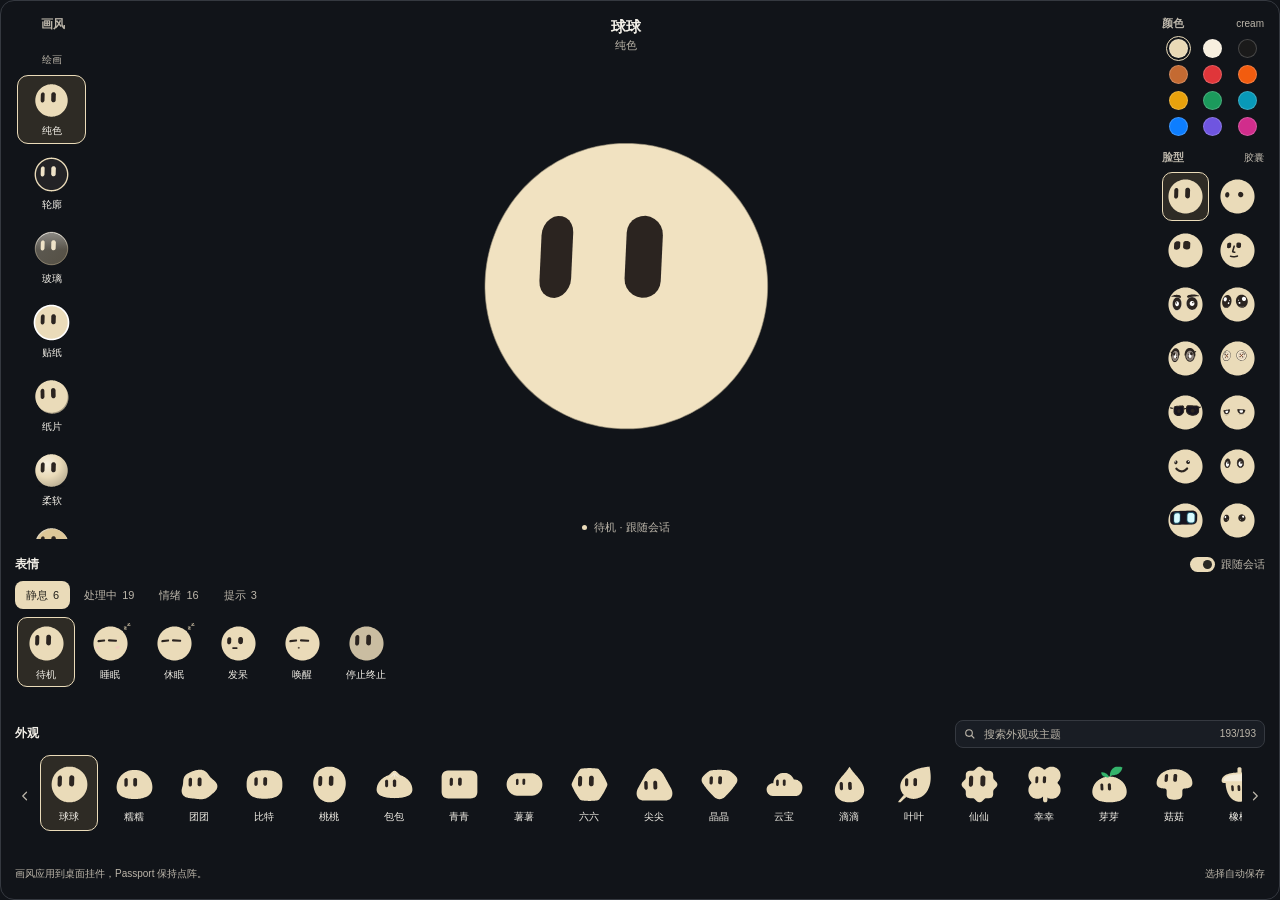
==== app/VibeKey/Pet/Resources/AoraPet.bundle/selector.html @ 11566a6d "Add live Doubao captions and visual pet customization" ====
<!doctype html>
<html lang="zh-CN">
<meta charset="utf-8">
<meta name="viewport" content="width=device-width,initial-scale=1">
<meta http-equiv="Content-Security-Policy" content="default-src 'none'; script-src 'self'; style-src 'self' 'unsafe-inline'; img-src data:; connect-src 'none'; base-uri 'none'; form-action 'none'">
<title>Aora 宠物选择器</title>
<link rel="stylesheet" href="selector.css">
<body>
<main class="selector" id="selector" aria-busy="true">
  <section class="stage" aria-label="宠物实时预览">
    <aside class="style-rail">
      <h2 data-copy="style">画风</h2>
      <div id="styleOptions" class="style-options scroll" aria-label="桌面画风"></div>
    </aside>
    <div class="preview-column">
      <div class="preview-heading"><h2 id="currentName">Aora Bot</h2><span id="currentStyle"></span></div>
      <div class="preview-art" id="previewArt"></div>
      <div class="preview-status"><span class="state-dot"></span><span id="currentState"></span></div>
    </div>
    <aside class="look-rail">
      <div class="rail-heading"><h2 data-copy="color">颜色</h2><span id="colorName"></span></div>
      <div id="colorOptions" class="color-options scroll"></div>
      <div class="rail-heading face-heading"><h2 data-copy="face">脸型</h2><span id="faceName"></span></div>
      <div id="faceOptions" class="face-options scroll"></div>
    </aside>
  </section>
  <section class="expressions">
    <div class="section-heading">
      <h2 data-copy="expression">表情</h2>
      <button class="follow-control" id="followButton" type="button" role="switch" aria-checked="true"><span class="switch-track"><span></span></span><span data-copy="follow">跟随会话</span></button>
    </div>
    <div class="state-tabs" id="stateGroups" role="group" aria-label="表情分类"></div>
    <div class="thumbnail-strip scroll" id="stateOptions"></div>
  </section>
  <section class="roster">
    <div class="section-heading roster-heading">
      <h2 data-copy="appearance">外观</h2>
      <div class="search-field"><svg viewBox="0 0 16 16" aria-hidden="true"><circle cx="6.7" cy="6.7" r="4.4"/><path d="m10 10 3.7 3.7"/></svg><input id="castSearch" type="search" placeholder="搜索外观或主题" aria-label="搜索外观或主题" autocomplete="off"><span id="castCount"></span></div>
    </div>
    <div class="roster-row">
      <button type="button" class="strip-arrow" id="castPrevious" aria-label="向前浏览外观"><svg viewBox="0 0 16 16" aria-hidden="true"><path d="m10 3-5 5 5 5"/></svg></button>
      <div class="thumbnail-strip cast-strip scroll" id="castOptions"></div>
      <button type="button" class="strip-arrow" id="castNext" aria-label="向后浏览外观"><svg viewBox="0 0 16 16" aria-hidden="true"><path d="m6 3 5 5-5 5"/></svg></button>
    </div>
    <p class="empty" id="emptySearch" hidden></p>
  </section>
  <footer><span data-copy="desktopOnly">画风应用到桌面挂件，Passport 保持点阵。</span><span data-copy="saved">选择自动保存</span></footer>
</main>
<div class="load-state" id="loadState"><span data-copy="loading">正在加载宠物…</span></div>
<div class="load-state error" id="loadError" hidden><p data-copy="error">宠物预览暂不可用，请重新加载。</p><button type="button" id="reloadButton" data-copy="reload">重新加载</button></div>
<script src="engine.js"></script>
<script src="theme-bootstrap.js"></script>
<script src="themes/extras.js"></script>
<script src="themes/halloween.js"></script>
<script src="themes/christmas.js"></script>
<script src="themes/spring-festival.js"></script>
<script src="themes/mid-autumn.js"></script>
<script src="themes/easter.js"></script>
<script src="themes/summer.js"></script>
<script src="themes/valentine.js"></script>
<script src="catalog.js"></script>
<script src="selector.js"></script>
</body>
</html>
---- app/VibeKey/Pet/Resources/AoraPet.bundle/selector.css ----
:root{color-scheme:dark;--bg:#111419;--panel:#191d24;--hover:#272b32;--line:#353940;--ink:#f3f0e8;--muted:#bcb6aa;--accent:#eadbb9;--selected:#2e2b25;--radius:14px}
*{box-sizing:border-box}
html,body{margin:0;width:100%;height:100%;overflow:hidden;background:var(--bg)}
body,input,button{font-family:-apple-system,BlinkMacSystemFont,"Helvetica Neue",sans-serif;font-size:12px;color:var(--ink)}
button,input{font:inherit}
button{cursor:pointer;border:0;background:none;color:inherit;padding:0}
button:disabled{opacity:.45;cursor:default}
button:focus-visible,input:focus-visible{outline:2px solid var(--accent);outline-offset:3px}
::selection{background:var(--accent);color:var(--bg)}
input{caret-color:var(--accent)}
input::placeholder{color:var(--muted);opacity:1}
input::-webkit-search-cancel-button{-webkit-appearance:none}
.scroll{scrollbar-color:#686458 transparent;scrollbar-width:thin}
::-webkit-scrollbar{width:4px;height:4px}
::-webkit-scrollbar-thumb{background:#686458;border-radius:4px}
::-webkit-scrollbar-track{background:transparent}
h2,p{margin:0}
h2{font-size:12px;font-weight:600}
.selector{height:100%;padding:14px;display:grid;grid-template-rows:minmax(322px,1fr) 152px 128px 24px;gap:14px;border:1px solid var(--line);border-radius:var(--radius);overflow:hidden}
.stage{display:grid;grid-template-columns:76px minmax(0,1fr) 104px;gap:14px;min-height:0}
.style-rail,.look-rail{min-height:0;overflow:hidden}
.style-rail{display:flex;flex-direction:column}
.style-rail>h2{padding:1px 0 10px;text-align:center;color:var(--muted)}
.style-options{overflow-y:auto;display:flex;flex-direction:column;gap:5px;padding:2px 5px 3px 2px}
.style-group{padding:8px 2px 3px;color:var(--muted);font-size:10px;text-align:center}
.style-choice{display:flex;flex-direction:column;align-items:center;flex:none;gap:4px;width:100%;min-height:66px;padding:5px 3px 6px;border:1px solid transparent;border-radius:11px}
.style-choice:hover,.thumb-choice:hover{background:var(--hover)}
.style-choice[aria-pressed=true],.thumb-choice[aria-pressed=true]{background:var(--selected);border-color:var(--accent)}
.style-choice img{width:39px;height:39px;object-fit:contain}
.style-choice .name{font-size:10px;line-height:13px;max-width:100%;overflow-wrap:anywhere;text-align:center}
.preview-column{min-width:0;min-height:0;display:grid;grid-template-rows:40px minmax(0,1fr) 24px;align-items:center}
.preview-heading{text-align:center;min-width:0}
.preview-heading h2{font-size:15px;font-weight:600;line-height:20px;overflow:hidden;text-overflow:ellipsis;white-space:nowrap}
#currentStyle{font-size:11px;color:var(--muted);line-height:17px}
.preview-art{width:100%;height:100%;max-width:340px;margin:auto;min-height:0;display:flex;align-items:center;justify-content:center;color-scheme:light}
.preview-art>svg,.preview-art>div{max-width:100%;max-height:100%;width:100%;height:100%;display:block}
.preview-status{display:flex;justify-content:center;align-items:center;gap:7px;color:var(--muted);font-size:11px;min-width:0}
.state-dot{width:5px;height:5px;background:var(--accent);border-radius:50%;flex:none}
.look-rail{display:flex;flex-direction:column}
.rail-heading{display:flex;align-items:center;justify-content:space-between;gap:4px;min-height:21px;padding:1px 1px 5px}
.rail-heading h2{font-size:11px;color:var(--muted)}
.rail-heading>span{font-size:10px;color:var(--muted);overflow:hidden;text-overflow:ellipsis;white-space:nowrap;max-width:57px}
.color-options{display:grid;grid-template-columns:repeat(3,minmax(0,1fr));gap:7px;overflow-y:auto;max-height:103px;flex:none;padding:3px 4px 4px}
.color-choice{width:19px;height:19px;border-radius:50%;border:1px solid #ffffff32;justify-self:center;position:relative;background:var(--swatch)}
.color-choice:hover{transform:scale(1.12)}
.color-choice[aria-pressed=true]:after{content:"";position:absolute;inset:-4px;border-radius:50%;border:1.5px solid var(--accent)}
.face-heading{margin-top:10px}
.face-options{min-height:0;overflow-y:auto;display:grid;grid-template-columns:repeat(2,minmax(0,1fr));gap:5px;padding:2px 4px 2px 1px}
.face-options .thumb-choice{min-width:0;width:100%;min-height:49px;padding:4px 2px;border-radius:10px}
.face-options img{width:36px;height:36px}
.face-options .name{display:none}
.expressions,.roster{min-width:0;min-height:0}
.section-heading{display:flex;align-items:center;justify-content:space-between;gap:12px;height:23px}
.section-heading>h2{font-size:12px}
.follow-control{display:flex;align-items:center;gap:6px;color:var(--muted);font-size:11px;white-space:nowrap;padding:3px 0}
.switch-track{width:25px;height:15px;border-radius:9px;background:#505154;position:relative}
.switch-track>span{position:absolute;left:3px;top:3px;width:9px;height:9px;border-radius:50%;background:#d4d2cb;transition:left .15s ease-out}
.follow-control[aria-checked=true] .switch-track{background:var(--accent)}
.follow-control[aria-checked=true] .switch-track>span{left:13px;background:#292824}
.state-tabs{display:flex;gap:3px;min-height:28px;margin:5px 0 6px}
.state-tab{font-size:11px;line-height:25px;padding:0 11px;border-radius:8px;color:var(--muted);white-space:nowrap}
.state-tab .count{margin-left:5px;font-variant-numeric:tabular-nums}
.state-tab:hover{background:var(--hover)}
.state-tab[aria-pressed=true]{background:var(--accent);color:#24221d}
.thumbnail-strip{display:flex;align-items:stretch;gap:6px;overflow-x:auto;overflow-y:hidden;padding:2px 2px 5px}
.thumb-choice{flex:none;display:flex;flex-direction:column;justify-content:center;align-items:center;gap:4px;border:1px solid transparent;border-radius:10px;min-width:55px;padding:4px 5px 5px}
.thumb-choice img{width:41px;height:41px;object-fit:contain;pointer-events:none}
.thumb-choice .name{font-size:10px;line-height:13px;max-width:65px;overflow:hidden;white-space:nowrap;text-overflow:ellipsis}
#stateOptions{height:82px}
#stateOptions .thumb-choice{min-width:58px;min-height:70px;align-self:flex-start}
.roster-heading{height:29px}
.search-field{display:flex;gap:6px;align-items:center;border:1px solid var(--line);border-radius:8px;height:28px;padding:0 8px;width:min(310px,76%);background:var(--panel)}
.search-field>svg{width:12px;height:12px;stroke:var(--muted);stroke-width:1.5;fill:none;flex:none}
.search-field input{width:100%;min-width:0;border:0;outline:none;background:none;font-size:11px}
.search-field:focus-within{outline:1px solid var(--accent);outline-offset:1px}
#castCount{font-size:10px;font-variant-numeric:tabular-nums;color:var(--muted);flex:none}
.roster-row{display:flex;gap:3px;margin-top:5px;min-width:0}
.cast-strip{flex:1;min-width:0;height:88px;gap:7px}
.cast-strip .thumb-choice{min-width:58px;min-height:76px;align-self:flex-start}
.cast-strip img{width:43px;height:43px}
.strip-arrow{width:20px;flex:none;border-radius:7px;color:var(--muted)}
.strip-arrow:hover{background:var(--hover);color:var(--ink)}
.strip-arrow svg{width:12px;height:12px;fill:none;stroke:currentColor;stroke-width:1.6;stroke-linecap:round;stroke-linejoin:round}
.empty{font-size:12px;color:var(--muted);padding:22px 0;text-align:center}
.roster:has(.empty:not([hidden])) .roster-row{display:none}
footer{font-size:10px;line-height:15px;display:flex;align-items:center;justify-content:space-between;gap:10px;color:var(--muted)}
footer span:first-child{max-width:78%}
.load-state{position:fixed;inset:0;display:flex;align-items:center;justify-content:center;flex-direction:column;gap:14px;background:var(--bg);color:var(--muted);font-size:12px}
.load-state[hidden]{display:none}
.error button{border:1px solid var(--line);border-radius:9px;padding:7px 15px;color:var(--ink)}
@media(max-width:610px){.selector{padding:12px;gap:12px;grid-template-rows:minmax(314px,1fr) 148px 128px 28px}.stage{grid-template-columns:66px minmax(0,1fr) 94px;gap:9px}.color-options{grid-template-columns:repeat(3,1fr);gap:7px;max-height:101px}.face-options img{width:31px;height:31px}.face-options .thumb-choice{min-height:43px}.rail-heading>span{max-width:42px}.state-tab{padding:0 8px}.preview-heading h2{font-size:14px}.preview-art{max-width:294px}footer{font-size:10px;align-items:flex-start}footer span:first-child{max-width:76%}}
/* 默认设置窗口首屏同时露出预览、表情和外观；为缩略图文字及横向滚动条预留独立高度。 */
@media(max-height:650px){
 .selector{padding:12px;gap:10px;grid-template-rows:minmax(230px,1fr) 132px 112px 28px}
 #stateOptions{height:70px}
 #stateOptions .thumb-choice{min-height:58px;padding:3px 4px 4px;gap:3px}
 #stateOptions img{width:30px;height:30px}
 .cast-strip{height:76px}
 .cast-strip .thumb-choice{min-height:64px;padding:3px 4px 4px;gap:3px}
 .cast-strip img{width:36px;height:36px}
}
@media(prefers-reduced-motion:reduce){*,*:before,*:after{transition:none!important;scroll-behavior:auto!important}}
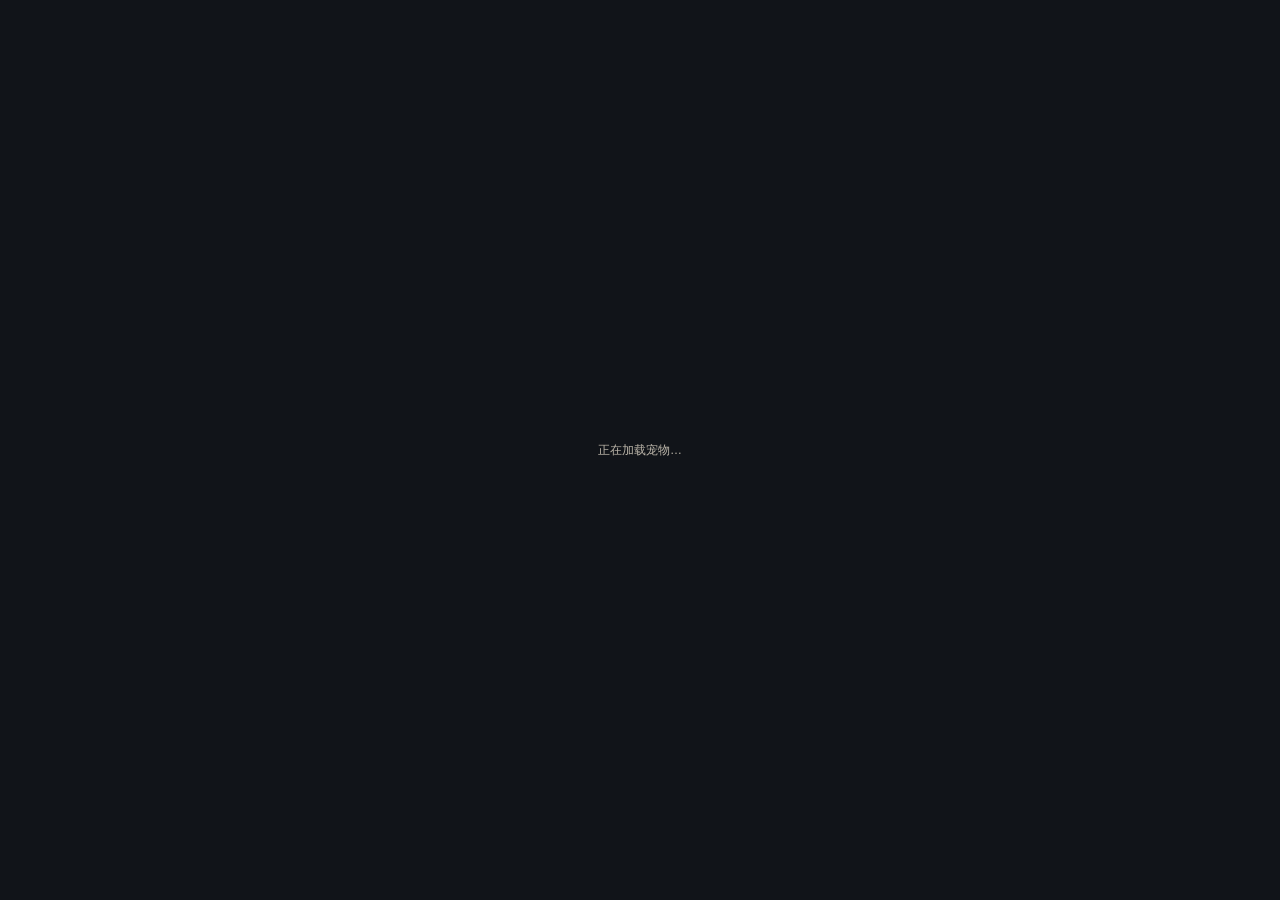
==== commit ee11e965: "Keep device replies visible and retire old pet resources" ====
--- a/app/VibeKey/Pet/Resources/AoraPet.bundle/selector.html
+++ b/app/VibeKey/Pet/Resources/AoraPet.bundle/selector.html
@@ -13,7 +13,9 @@
       <div id="styleOptions" class="style-options scroll" aria-label="桌面画风"></div>
     </aside>
     <div class="preview-column">
-      <div class="preview-heading"><h2 id="currentName">Aora Bot</h2><span id="currentStyle"></span></div>
+      <div class="preview-heading"><h2 id="currentName">Aora Bot</h2><span id="currentStyle"></span>
+        <button id="settingsOpen" class="settings-open" type="button" aria-haspopup="dialog" aria-controls="settingsDrawer" aria-label="宠物设置"><svg viewBox="0 0 24 24" aria-hidden="true"><path d="m9 3-.6 2.4-2.1 1.2L4 6l-2 3.5 1.7 1.8v2.4L2 15.5 4 19l2.3-.6 2.1 1.2L9 22h4l.6-2.4 2.1-1.2 2.3.6 2-3.5-1.7-1.8v-2.4L20 9l-2-3.5-2.3.6-2.1-1.2L13 3Z"/><circle cx="11" cy="12.5" r="3"/></svg><span data-copy="settings">设置</span></button>
+      </div>
       <div class="preview-art" id="previewArt"></div>
       <div class="preview-status"><span class="state-dot"></span><span id="currentState"></span></div>
     </div>
@@ -46,6 +48,36 @@
   </section>
   <footer><span data-copy="desktopOnly">画风应用到桌面挂件，Passport 保持点阵。</span><span data-copy="saved">选择自动保存</span></footer>
 </main>
+<div id="settingsBackdrop" class="settings-backdrop" hidden>
+  <section id="settingsDrawer" class="settings-drawer" role="dialog" aria-modal="true" aria-labelledby="settingsTitle" tabindex="-1">
+    <header class="drawer-heading"><h2 id="settingsTitle" data-copy="petSettings">宠物设置</h2><button id="settingsClose" class="icon-button" type="button" aria-label="关闭设置"><svg viewBox="0 0 20 20" aria-hidden="true"><path d="m5 5 10 10M15 5 5 15"/></svg></button></header>
+    <div class="settings-tabs" role="tablist" aria-label="宠物设置分类">
+      <button id="desktopTab" type="button" role="tab" aria-controls="desktopSettings" aria-selected="true" data-pane="desktop" data-copy="desktop">桌面</button>
+      <button id="deviceTab" type="button" role="tab" aria-controls="deviceSettings" aria-selected="false" tabindex="-1" data-pane="device" data-copy="passport">Passport</button>
+    </div>
+    <div class="settings-scroll scroll">
+      <div id="desktopSettings" class="settings-pane" role="tabpanel" aria-labelledby="desktopTab">
+        <p class="settings-intro" data-copy="desktopIntro">画风与表情即时应用到桌面挂件。</p>
+        <label class="setting-row" for="desktopEnabled"><span data-copy="showDesktop">显示桌面宠物</span><input id="desktopEnabled" type="checkbox" data-setting="desktopEnabled"></label>
+        <div class="range-setting"><div class="range-heading"><label for="petSize" data-copy="size">挂件大小</label><output id="sizeValue" for="petSize">220 px</output></div><input id="petSize" type="range" data-setting="size" min="100" max="400" step="10" value="220"></div>
+        <label class="setting-row" for="alwaysOnTop"><span data-copy="alwaysOnTop">始终置顶</span><input id="alwaysOnTop" type="checkbox" data-setting="alwaysOnTop"></label>
+        <label class="setting-row" for="clickThrough"><span data-copy="clickThrough">鼠标穿透</span><input id="clickThrough" type="checkbox" data-setting="clickThrough"></label>
+        <label class="setting-row" for="reducedMotion"><span data-copy="reducedMotion">减少动画</span><input id="reducedMotion" type="checkbox" data-setting="reducedMotion"></label>
+        <button id="resetPosition" class="settings-action" type="button" data-copy="resetPosition">恢复挂件位置</button>
+        <p class="settings-note" data-copy="followHelp">选择表情后固定显示；打开跟随会话可恢复自动联动。</p>
+      </div>
+      <div id="deviceSettings" class="settings-pane" role="tabpanel" aria-labelledby="deviceTab" hidden>
+        <p class="settings-intro" data-copy="deviceIntro">外观、脸型、颜色与表情同步到 Passport，设备保持点阵画风。</p>
+        <label class="setting-row" for="deviceEnabled"><span data-copy="showDevice">显示设备宠物</span><input id="deviceEnabled" type="checkbox" data-setting="deviceEnabled"></label>
+        <div class="range-setting"><div class="range-heading"><label for="deviceFPS" data-copy="fps">动画帧率</label><output id="fpsValue" for="deviceFPS">12 FPS</output></div><input id="deviceFPS" type="range" data-setting="deviceFPS" min="6" max="20" step="1" value="12"></div>
+        <div class="range-setting"><div class="range-heading"><label for="deviceBrightness" data-copy="brightness">点阵亮度</label><output id="brightnessValue" for="deviceBrightness">80%</output></div><input id="deviceBrightness" type="range" data-setting="deviceBrightness" min="10" max="100" step="10" value="80"></div>
+        <p class="settings-note" data-copy="deviceHelp">同步后生效。离线页始终显示当前宠物。按住设备 OK 说话，松开结束。</p>
+        <div class="sync-section"><button id="syncPet" class="settings-action primary" type="button" data-copy="syncPet" disabled>同步到 Passport</button><p id="syncStatus" class="settings-note" role="status" aria-live="polite"></p></div>
+      </div>
+    </div>
+    <footer class="drawer-footer"><button id="attributionButton" type="button">Powered by Aora Bot<svg viewBox="0 0 16 16" aria-hidden="true"><path d="M5 3h8v8M13 3 3 13"/></svg></button><span data-copy="version">0.2.0 · 离线运行</span></footer>
+  </section>
+</div>
 <div class="load-state" id="loadState"><span data-copy="loading">正在加载宠物…</span></div>
 <div class="load-state error" id="loadError" hidden><p data-copy="error">宠物预览暂不可用，请重新加载。</p><button type="button" id="reloadButton" data-copy="reload">重新加载</button></div>
 <script src="engine.js"></script>
--- a/app/VibeKey/Pet/Resources/AoraPet.bundle/selector.css
+++ b/app/VibeKey/Pet/Resources/AoraPet.bundle/selector.css
@@ -29,7 +29,7 @@
 .style-choice img{width:39px;height:39px;object-fit:contain}
 .style-choice .name{font-size:10px;line-height:13px;max-width:100%;overflow-wrap:anywhere;text-align:center}
 .preview-column{min-width:0;min-height:0;display:grid;grid-template-rows:40px minmax(0,1fr) 24px;align-items:center}
-.preview-heading{text-align:center;min-width:0}
+.preview-heading{text-align:center;min-width:0;position:relative;padding:0 52px}
 .preview-heading h2{font-size:15px;font-weight:600;line-height:20px;overflow:hidden;text-overflow:ellipsis;white-space:nowrap}
 #currentStyle{font-size:11px;color:var(--muted);line-height:17px}
 .preview-art{width:100%;height:100%;max-width:340px;margin:auto;min-height:0;display:flex;align-items:center;justify-content:center;color-scheme:light}
@@ -88,6 +88,48 @@
 .load-state{position:fixed;inset:0;display:flex;align-items:center;justify-content:center;flex-direction:column;gap:14px;background:var(--bg);color:var(--muted);font-size:12px}
 .load-state[hidden]{display:none}
 .error button{border:1px solid var(--line);border-radius:9px;padding:7px 15px;color:var(--ink)}
+
+/* 设置抽屉与选择舞台共用一张暗色画布；滚动区有界，关闭始终可见。 */
+.settings-open{position:absolute;right:0;top:2px;display:flex;align-items:center;gap:4px;min-height:28px;padding:4px 6px;border:1px solid var(--line);border-radius:8px;color:var(--muted);font-size:11px}
+.settings-open:hover{background:var(--hover);color:var(--ink)}
+.settings-open svg{width:14px;height:14px;fill:none;stroke:currentColor;stroke-width:1.5;stroke-linecap:round;stroke-linejoin:round}
+.settings-backdrop{position:fixed;inset:0;z-index:5;background:#07090c99;display:flex;justify-content:flex-end;padding:12px}
+.settings-backdrop[hidden],.settings-pane[hidden],#syncPet[hidden]{display:none}
+.settings-drawer{width:min(340px,100%);height:100%;display:flex;flex-direction:column;min-height:0;background:var(--panel);border:1px solid var(--line);border-radius:14px;padding:14px;outline:none}
+.drawer-heading{display:flex;align-items:center;justify-content:space-between;gap:12px;min-height:28px;flex:none}
+.drawer-heading h2{font-size:15px;line-height:22px}
+.icon-button{width:28px;height:28px;display:flex;align-items:center;justify-content:center;border-radius:8px;color:var(--muted)}
+.icon-button:hover{background:var(--hover);color:var(--ink)}
+.icon-button svg{width:16px;height:16px;fill:none;stroke:currentColor;stroke-width:1.6;stroke-linecap:round}
+.settings-tabs{display:flex;gap:4px;padding:3px;margin:14px 0 0;border:1px solid var(--line);border-radius:10px;flex:none}
+.settings-tabs button{flex:1;font-size:12px;line-height:28px;border-radius:7px;color:var(--muted)}
+.settings-tabs button[aria-selected=true]{background:var(--accent);color:#24221d}
+.settings-scroll{min-height:0;overflow-y:auto;overflow-x:hidden;flex:1;padding:0 4px 0 0;margin-top:16px}
+.settings-intro,.settings-note{font-size:12px;line-height:18px;color:var(--muted);overflow-wrap:anywhere}
+.settings-intro{margin:0 0 10px}
+.setting-row{display:flex;align-items:center;justify-content:space-between;gap:12px;min-height:40px;font-size:12px;cursor:pointer}
+.setting-row input[type=checkbox]{appearance:none;-webkit-appearance:none;flex:none;margin:0;width:30px;height:18px;border:1px solid #666970;border-radius:10px;background:#41454d;position:relative;cursor:pointer}
+.setting-row input[type=checkbox]:after{content:"";position:absolute;left:3px;top:3px;width:10px;height:10px;border-radius:50%;background:#dedacf}
+.setting-row input[type=checkbox]:checked{border-color:var(--accent);background:var(--accent)}
+.setting-row input[type=checkbox]:checked:after{left:15px;background:#292824}
+.range-setting{padding:10px 0 14px}
+.range-heading{display:flex;align-items:center;justify-content:space-between;gap:12px;font-size:12px;min-height:21px;margin-bottom:8px}
+.range-heading output{font-size:11px;color:var(--muted);font-variant-numeric:tabular-nums}
+.range-setting input[type=range]{appearance:none;-webkit-appearance:none;width:100%;height:4px;border-radius:3px;margin:4px 0;background:#50545c;cursor:pointer}
+.range-setting input[type=range]::-webkit-slider-thumb{appearance:none;-webkit-appearance:none;width:14px;height:14px;border:1px solid var(--accent);border-radius:50%;background:var(--accent)}
+.settings-action{display:inline-flex;align-items:center;justify-content:center;min-height:32px;padding:6px 11px;border:1px solid var(--line);border-radius:9px;font-size:12px;margin-top:10px}
+.settings-action:hover:not(:disabled){background:var(--hover)}
+.settings-action.primary{background:var(--accent);color:#24221d;border-color:var(--accent)}
+.settings-action.primary:hover:not(:disabled){background:#f3e6cb}
+.settings-pane>.settings-note{margin-top:14px}
+.sync-section{margin-top:14px}
+.sync-section .settings-action{margin:0 0 10px}
+.drawer-footer{display:flex;align-items:center;justify-content:space-between;gap:12px;flex:none;margin-top:12px;padding-top:12px;border-top:1px solid var(--line);font-size:11px;color:var(--muted);line-height:16px}
+.drawer-footer button{display:inline-flex;align-items:center;gap:4px;color:var(--ink);font-size:11px;text-align:left}
+.drawer-footer button:hover{text-decoration:underline;text-underline-offset:3px}
+.drawer-footer svg{width:10px;height:10px;fill:none;stroke:currentColor;stroke-width:1.4;stroke-linecap:round;stroke-linejoin:round}
+.drawer-footer span{white-space:nowrap}
+
 @media(max-width:610px){.selector{padding:12px;gap:12px;grid-template-rows:minmax(314px,1fr) 148px 128px 28px}.stage{grid-template-columns:66px minmax(0,1fr) 94px;gap:9px}.color-options{grid-template-columns:repeat(3,1fr);gap:7px;max-height:101px}.face-options img{width:31px;height:31px}.face-options .thumb-choice{min-height:43px}.rail-heading>span{max-width:42px}.state-tab{padding:0 8px}.preview-heading h2{font-size:14px}.preview-art{max-width:294px}footer{font-size:10px;align-items:flex-start}footer span:first-child{max-width:76%}}
 /* 默认设置窗口首屏同时露出预览、表情和外观；为缩略图文字及横向滚动条预留独立高度。 */
 @media(max-height:650px){
